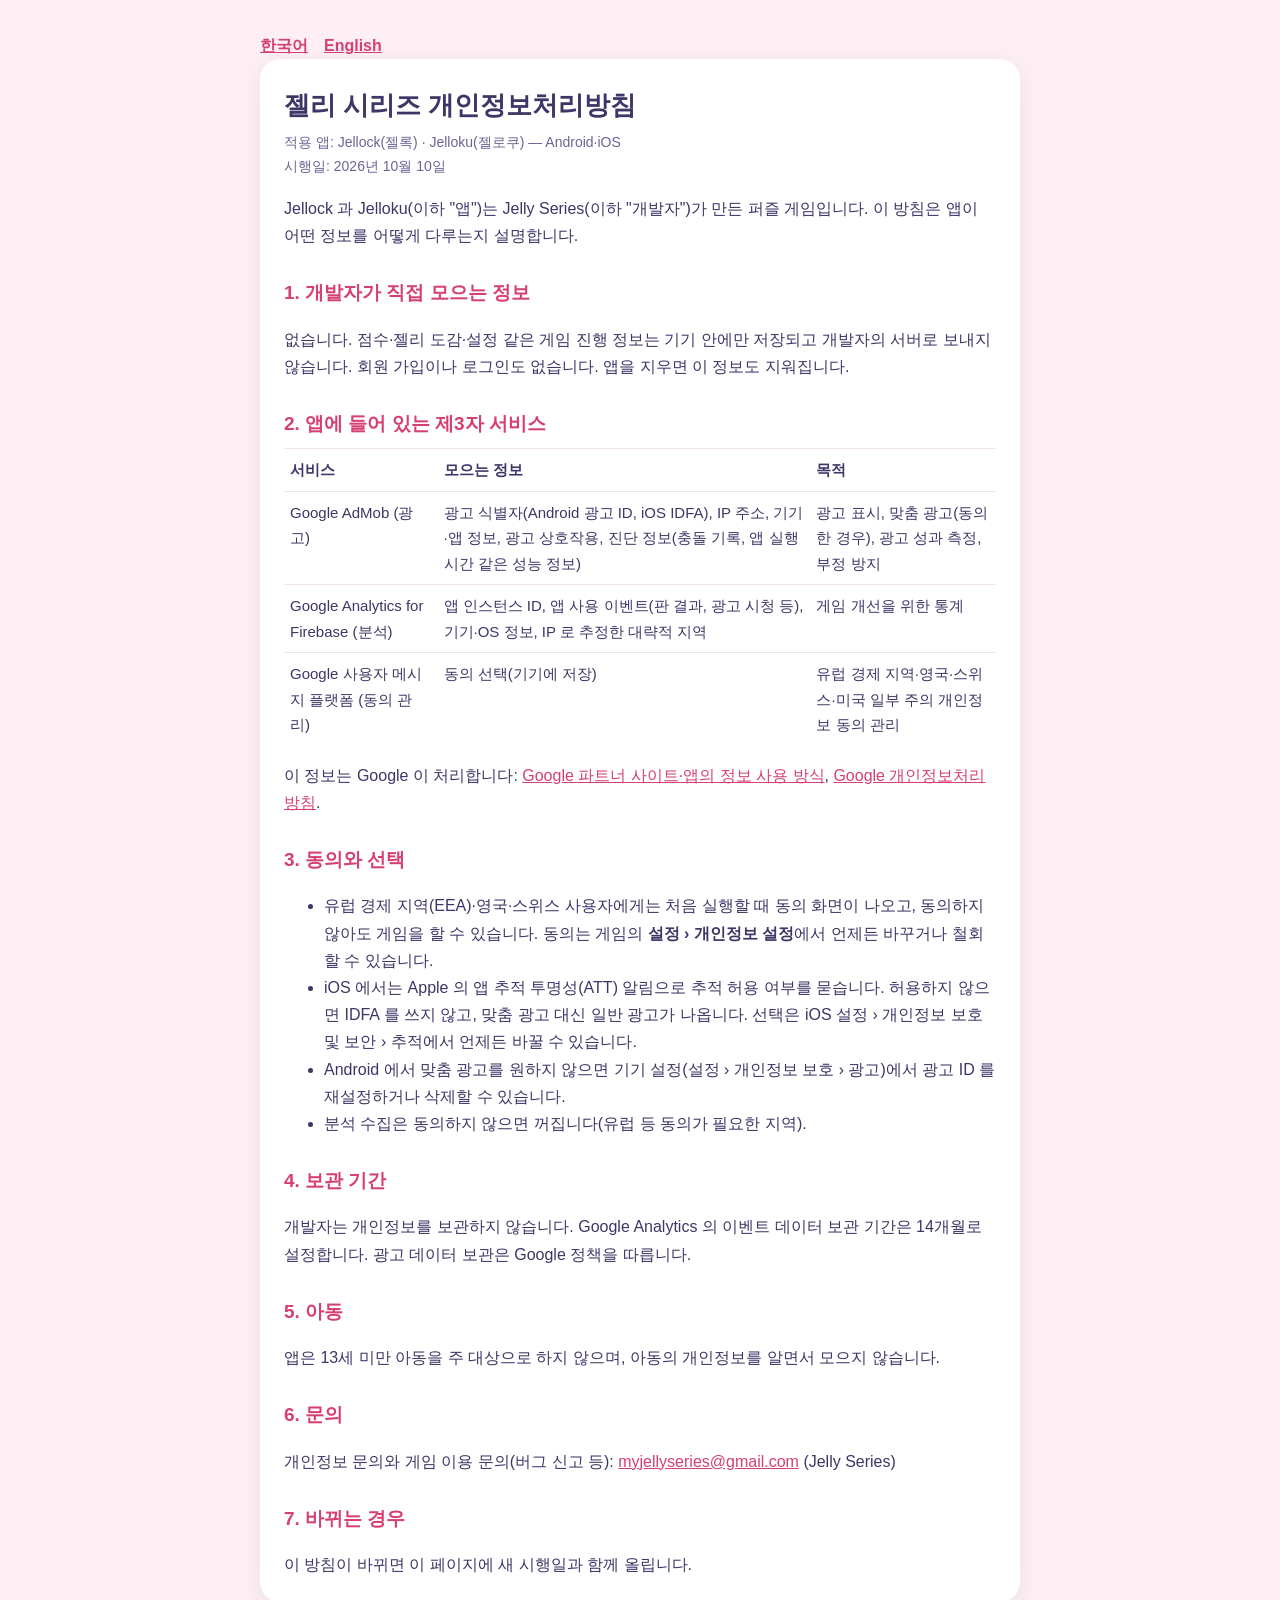
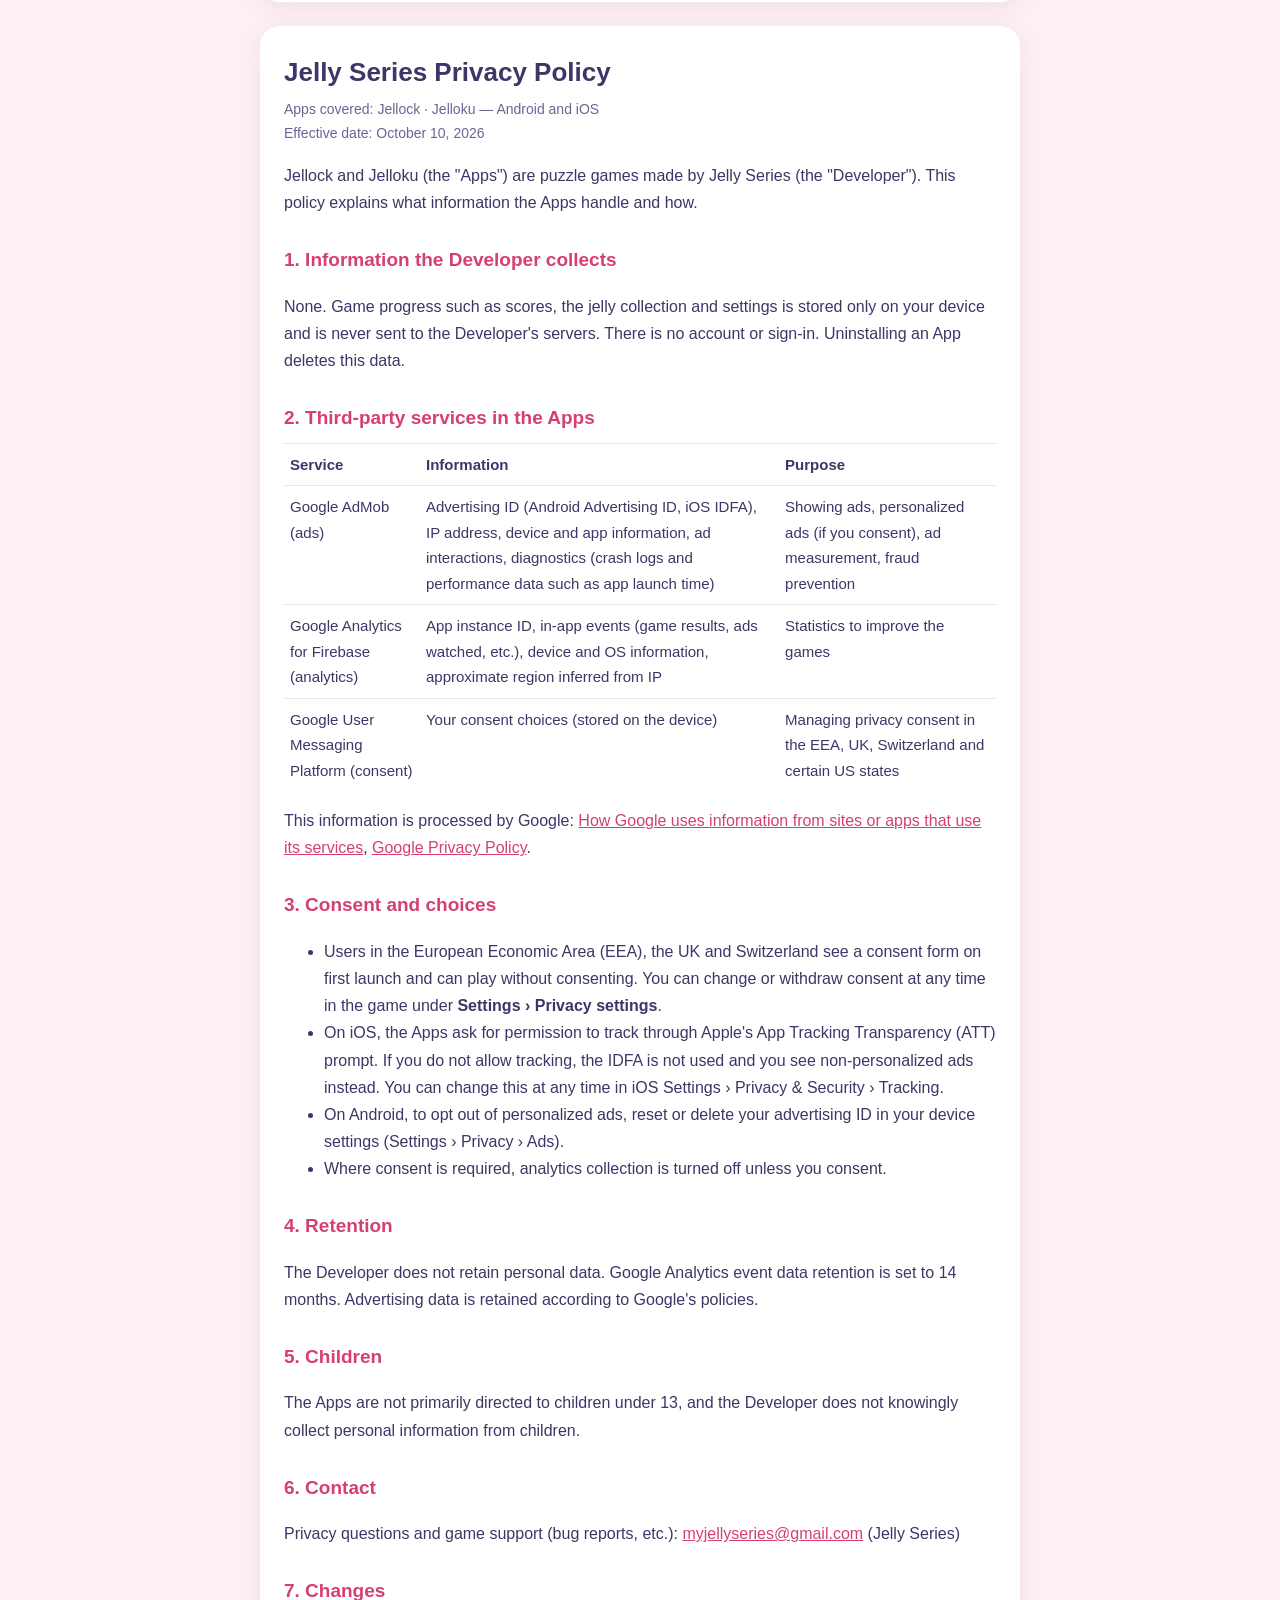
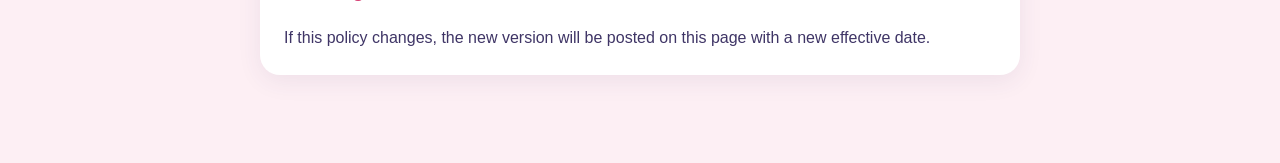
==== index.html @ 4d90e421 "Jelly Series 개인정보처리방침·문의 (Jellock, Jelloku)" ====
<!doctype html>
<html lang="ko">
<head>
<meta charset="utf-8">
<meta name="viewport" content="width=device-width, initial-scale=1">
<title>Jelly Series Privacy Policy · 젤리 시리즈 개인정보처리방침</title>
<style>
  :root { --ink: #3F3566; --sub: #6E6394; --accent: #D63F74; --bg: #FDEFF4; --card: #ffffff; }
  body { margin: 0; background: var(--bg); color: var(--ink); font: 16px/1.7 -apple-system, BlinkMacSystemFont, "Segoe UI", "Apple SD Gothic Neo", "Noto Sans KR", sans-serif; }
  main { max-width: 760px; margin: 0 auto; padding: 32px 16px 64px; }
  .card { background: var(--card); border-radius: 20px; padding: 24px 24px 8px; margin: 0 0 24px; box-shadow: 0 6px 24px rgba(63,53,102,.08); }
  h1 { font-size: 26px; margin: 0 0 4px; }
  h2 { font-size: 19px; margin: 28px 0 8px; color: var(--accent); }
  p, li { color: var(--ink); }
  .meta { color: var(--sub); font-size: 14px; margin: 0 0 16px; }
  nav a { color: var(--accent); margin-right: 16px; font-weight: 600; }
  a { color: var(--accent); }
  table { border-collapse: collapse; width: 100%; font-size: 15px; }
  th, td { text-align: left; vertical-align: top; border-top: 1px solid #F1E3EA; padding: 8px 6px; }
</style>
</head>
<body>
<main>
<nav><a href="#ko">한국어</a><a href="#en">English</a></nav>

<section class="card" id="ko">
<h1>젤리 시리즈 개인정보처리방침</h1>
<p class="meta">적용 앱: Jellock(젤록) · Jelloku(젤로쿠) — Android·iOS<br>시행일: 2026년 10월 10일</p>

<p>Jellock 과 Jelloku(이하 "앱")는 Jelly Series(이하 "개발자")가 만든 퍼즐 게임입니다. 이 방침은 앱이 어떤 정보를 어떻게 다루는지 설명합니다.</p>

<h2>1. 개발자가 직접 모으는 정보</h2>
<p>없습니다. 점수·젤리 도감·설정 같은 게임 진행 정보는 기기 안에만 저장되고 개발자의 서버로 보내지 않습니다. 회원 가입이나 로그인도 없습니다. 앱을 지우면 이 정보도 지워집니다.</p>

<h2>2. 앱에 들어 있는 제3자 서비스</h2>
<table>
<tr><th>서비스</th><th>모으는 정보</th><th>목적</th></tr>
<tr><td>Google AdMob (광고)</td><td>광고 식별자(Android 광고 ID, iOS IDFA), IP 주소, 기기·앱 정보, 광고 상호작용, 진단 정보(충돌 기록, 앱 실행 시간 같은 성능 정보)</td><td>광고 표시, 맞춤 광고(동의한 경우), 광고 성과 측정, 부정 방지</td></tr>
<tr><td>Google Analytics for Firebase (분석)</td><td>앱 인스턴스 ID, 앱 사용 이벤트(판 결과, 광고 시청 등), 기기·OS 정보, IP 로 추정한 대략적 지역</td><td>게임 개선을 위한 통계</td></tr>
<tr><td>Google 사용자 메시지 플랫폼 (동의 관리)</td><td>동의 선택(기기에 저장)</td><td>유럽 경제 지역·영국·스위스·미국 일부 주의 개인정보 동의 관리</td></tr>
</table>
<p>이 정보는 Google 이 처리합니다: <a href="https://policies.google.com/technologies/partner-sites">Google 파트너 사이트·앱의 정보 사용 방식</a>, <a href="https://policies.google.com/privacy">Google 개인정보처리방침</a>.</p>

<h2>3. 동의와 선택</h2>
<ul>
<li>유럽 경제 지역(EEA)·영국·스위스 사용자에게는 처음 실행할 때 동의 화면이 나오고, 동의하지 않아도 게임을 할 수 있습니다. 동의는 게임의 <b>설정 › 개인정보 설정</b>에서 언제든 바꾸거나 철회할 수 있습니다.</li>
<li>iOS 에서는 Apple 의 앱 추적 투명성(ATT) 알림으로 추적 허용 여부를 묻습니다. 허용하지 않으면 IDFA 를 쓰지 않고, 맞춤 광고 대신 일반 광고가 나옵니다. 선택은 iOS 설정 › 개인정보 보호 및 보안 › 추적에서 언제든 바꿀 수 있습니다.</li>
<li>Android 에서 맞춤 광고를 원하지 않으면 기기 설정(설정 › 개인정보 보호 › 광고)에서 광고 ID 를 재설정하거나 삭제할 수 있습니다.</li>
<li>분석 수집은 동의하지 않으면 꺼집니다(유럽 등 동의가 필요한 지역).</li>
</ul>

<h2>4. 보관 기간</h2>
<p>개발자는 개인정보를 보관하지 않습니다. Google Analytics 의 이벤트 데이터 보관 기간은 14개월로 설정합니다. 광고 데이터 보관은 Google 정책을 따릅니다.</p>

<h2>5. 아동</h2>
<p>앱은 13세 미만 아동을 주 대상으로 하지 않으며, 아동의 개인정보를 알면서 모으지 않습니다.</p>

<h2>6. 문의</h2>
<p>개인정보 문의와 게임 이용 문의(버그 신고 등): <a href="mailto:myjellyseries@gmail.com">myjellyseries@gmail.com</a> (Jelly Series)</p>

<h2>7. 바뀌는 경우</h2>
<p>이 방침이 바뀌면 이 페이지에 새 시행일과 함께 올립니다.</p>
</section>

<section class="card" id="en">
<h1>Jelly Series Privacy Policy</h1>
<p class="meta">Apps covered: Jellock · Jelloku — Android and iOS<br>Effective date: October 10, 2026</p>

<p>Jellock and Jelloku (the "Apps") are puzzle games made by Jelly Series (the "Developer"). This policy explains what information the Apps handle and how.</p>

<h2>1. Information the Developer collects</h2>
<p>None. Game progress such as scores, the jelly collection and settings is stored only on your device and is never sent to the Developer's servers. There is no account or sign-in. Uninstalling an App deletes this data.</p>

<h2>2. Third-party services in the Apps</h2>
<table>
<tr><th>Service</th><th>Information</th><th>Purpose</th></tr>
<tr><td>Google AdMob (ads)</td><td>Advertising ID (Android Advertising ID, iOS IDFA), IP address, device and app information, ad interactions, diagnostics (crash logs and performance data such as app launch time)</td><td>Showing ads, personalized ads (if you consent), ad measurement, fraud prevention</td></tr>
<tr><td>Google Analytics for Firebase (analytics)</td><td>App instance ID, in-app events (game results, ads watched, etc.), device and OS information, approximate region inferred from IP</td><td>Statistics to improve the games</td></tr>
<tr><td>Google User Messaging Platform (consent)</td><td>Your consent choices (stored on the device)</td><td>Managing privacy consent in the EEA, UK, Switzerland and certain US states</td></tr>
</table>
<p>This information is processed by Google: <a href="https://policies.google.com/technologies/partner-sites">How Google uses information from sites or apps that use its services</a>, <a href="https://policies.google.com/privacy">Google Privacy Policy</a>.</p>

<h2>3. Consent and choices</h2>
<ul>
<li>Users in the European Economic Area (EEA), the UK and Switzerland see a consent form on first launch and can play without consenting. You can change or withdraw consent at any time in the game under <b>Settings › Privacy settings</b>.</li>
<li>On iOS, the Apps ask for permission to track through Apple's App Tracking Transparency (ATT) prompt. If you do not allow tracking, the IDFA is not used and you see non-personalized ads instead. You can change this at any time in iOS Settings › Privacy &amp; Security › Tracking.</li>
<li>On Android, to opt out of personalized ads, reset or delete your advertising ID in your device settings (Settings › Privacy › Ads).</li>
<li>Where consent is required, analytics collection is turned off unless you consent.</li>
</ul>

<h2>4. Retention</h2>
<p>The Developer does not retain personal data. Google Analytics event data retention is set to 14 months. Advertising data is retained according to Google's policies.</p>

<h2>5. Children</h2>
<p>The Apps are not primarily directed to children under 13, and the Developer does not knowingly collect personal information from children.</p>

<h2>6. Contact</h2>
<p>Privacy questions and game support (bug reports, etc.): <a href="mailto:myjellyseries@gmail.com">myjellyseries@gmail.com</a> (Jelly Series)</p>

<h2>7. Changes</h2>
<p>If this policy changes, the new version will be posted on this page with a new effective date.</p>
</section>
</main>
</body>
</html>
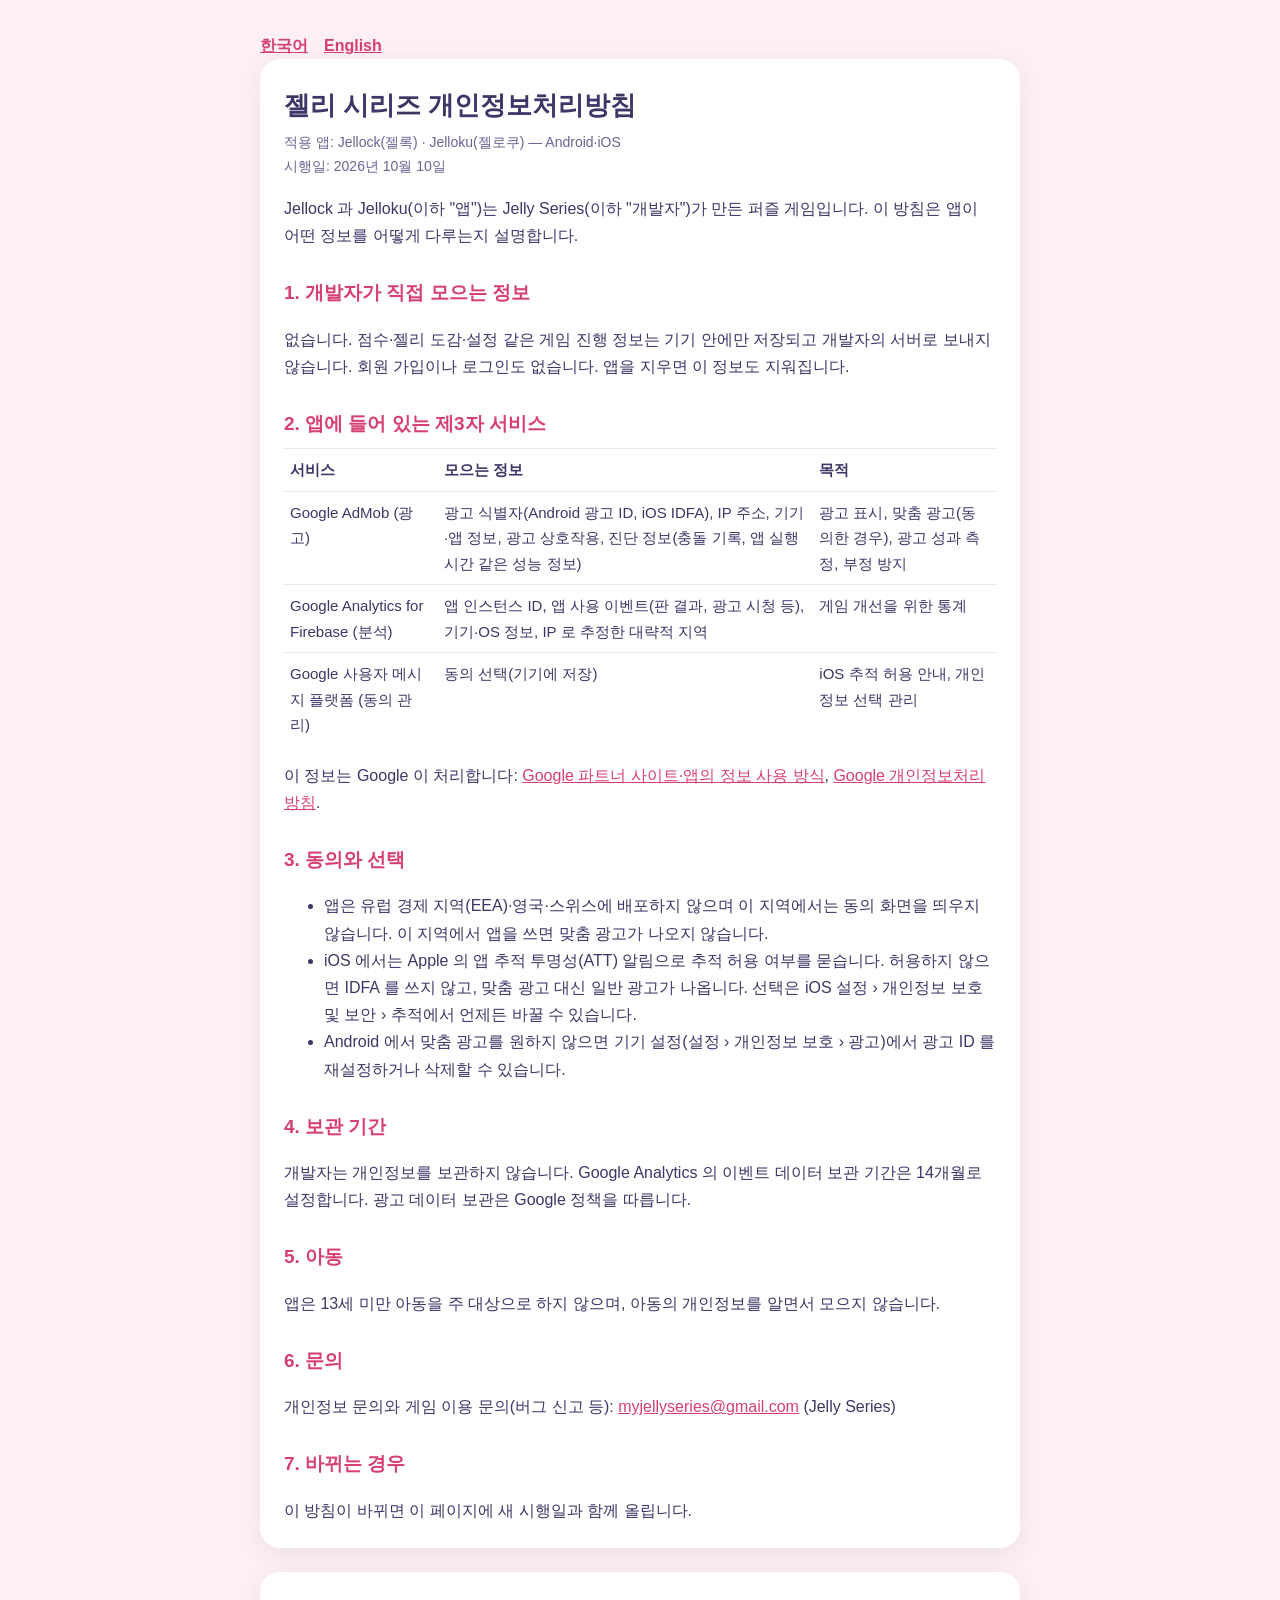
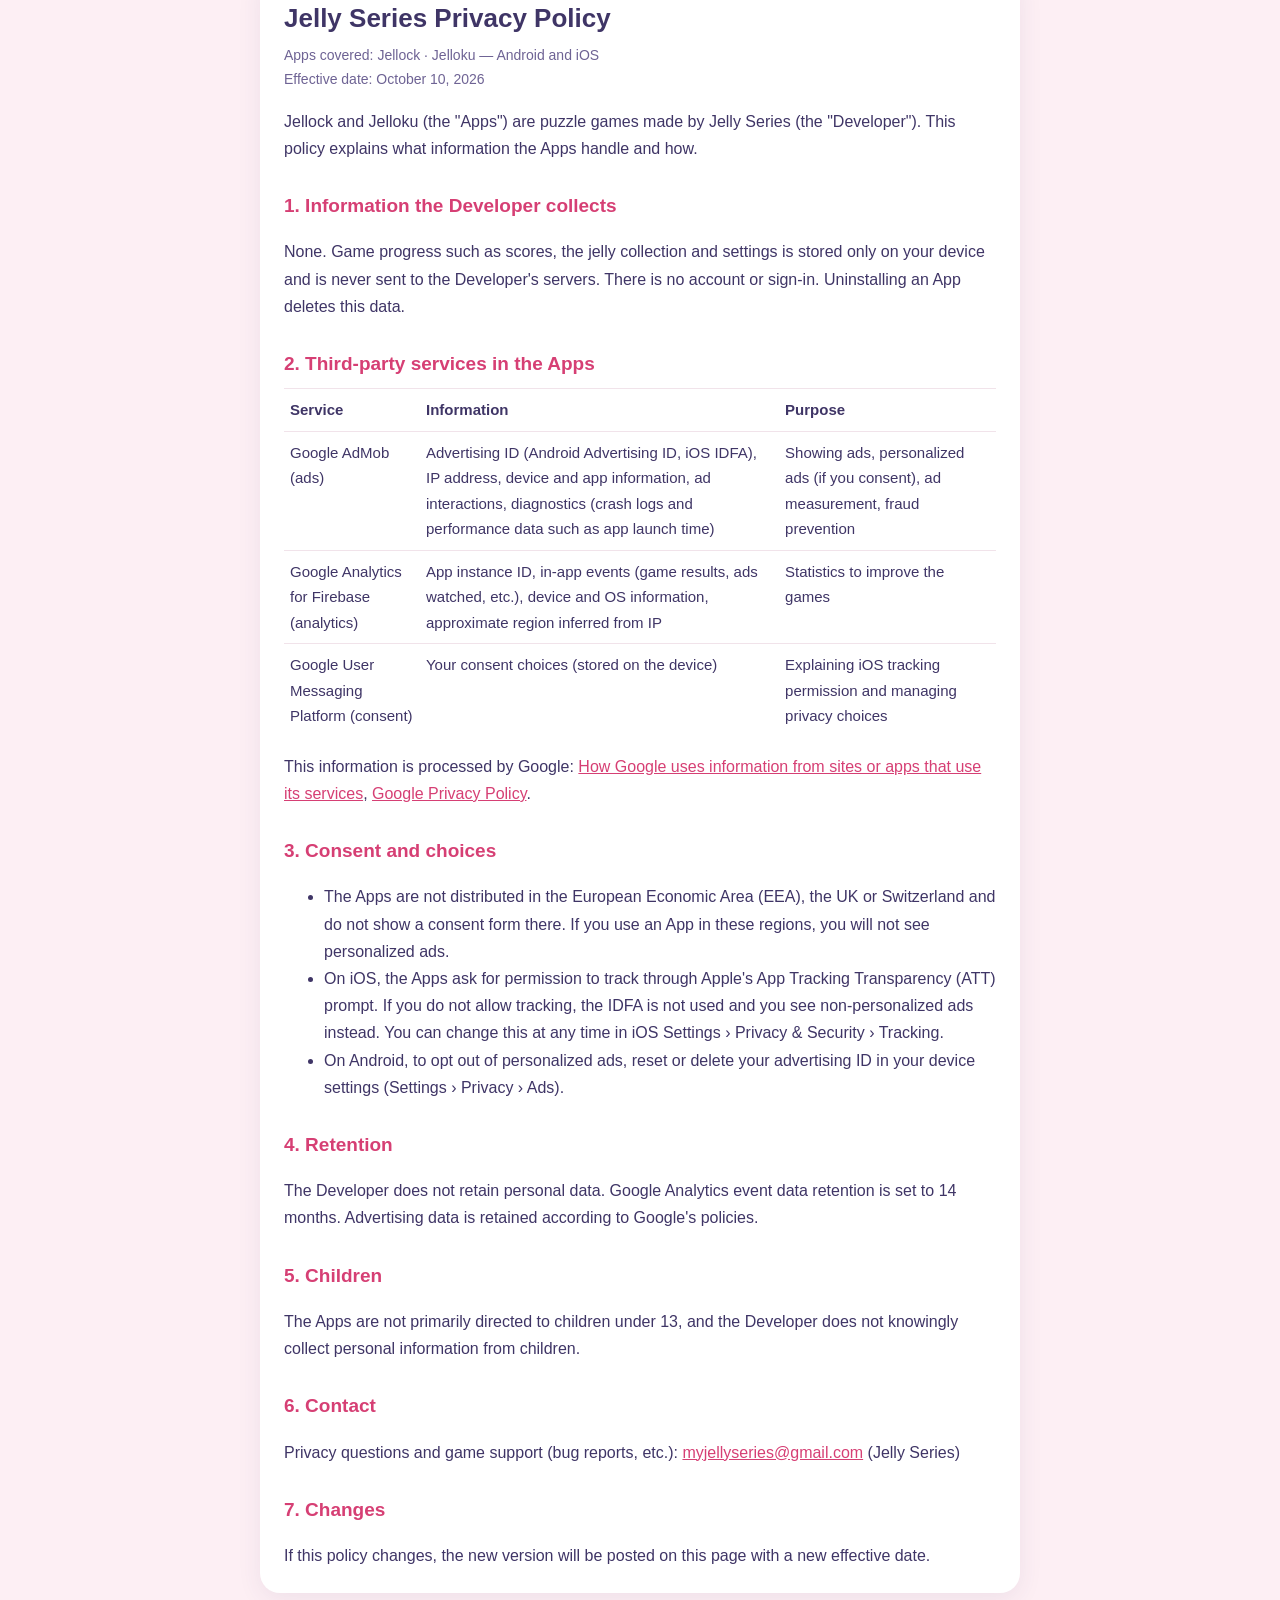
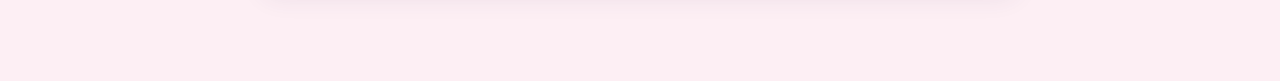
==== commit 6fbff2d0: "유럽 동의 화면 문구 정리(유럽 배포 안 함)" ====
--- a/index.html
+++ b/index.html
@@ -37,16 +37,15 @@
 <tr><th>서비스</th><th>모으는 정보</th><th>목적</th></tr>
 <tr><td>Google AdMob (광고)</td><td>광고 식별자(Android 광고 ID, iOS IDFA), IP 주소, 기기·앱 정보, 광고 상호작용, 진단 정보(충돌 기록, 앱 실행 시간 같은 성능 정보)</td><td>광고 표시, 맞춤 광고(동의한 경우), 광고 성과 측정, 부정 방지</td></tr>
 <tr><td>Google Analytics for Firebase (분석)</td><td>앱 인스턴스 ID, 앱 사용 이벤트(판 결과, 광고 시청 등), 기기·OS 정보, IP 로 추정한 대략적 지역</td><td>게임 개선을 위한 통계</td></tr>
-<tr><td>Google 사용자 메시지 플랫폼 (동의 관리)</td><td>동의 선택(기기에 저장)</td><td>유럽 경제 지역·영국·스위스·미국 일부 주의 개인정보 동의 관리</td></tr>
+<tr><td>Google 사용자 메시지 플랫폼 (동의 관리)</td><td>동의 선택(기기에 저장)</td><td>iOS 추적 허용 안내, 개인정보 선택 관리</td></tr>
 </table>
 <p>이 정보는 Google 이 처리합니다: <a href="https://policies.google.com/technologies/partner-sites">Google 파트너 사이트·앱의 정보 사용 방식</a>, <a href="https://policies.google.com/privacy">Google 개인정보처리방침</a>.</p>
 
 <h2>3. 동의와 선택</h2>
 <ul>
-<li>유럽 경제 지역(EEA)·영국·스위스 사용자에게는 처음 실행할 때 동의 화면이 나오고, 동의하지 않아도 게임을 할 수 있습니다. 동의는 게임의 <b>설정 › 개인정보 설정</b>에서 언제든 바꾸거나 철회할 수 있습니다.</li>
+<li>앱은 유럽 경제 지역(EEA)·영국·스위스에 배포하지 않으며 이 지역에서는 동의 화면을 띄우지 않습니다. 이 지역에서 앱을 쓰면 맞춤 광고가 나오지 않습니다.</li>
 <li>iOS 에서는 Apple 의 앱 추적 투명성(ATT) 알림으로 추적 허용 여부를 묻습니다. 허용하지 않으면 IDFA 를 쓰지 않고, 맞춤 광고 대신 일반 광고가 나옵니다. 선택은 iOS 설정 › 개인정보 보호 및 보안 › 추적에서 언제든 바꿀 수 있습니다.</li>
 <li>Android 에서 맞춤 광고를 원하지 않으면 기기 설정(설정 › 개인정보 보호 › 광고)에서 광고 ID 를 재설정하거나 삭제할 수 있습니다.</li>
-<li>분석 수집은 동의하지 않으면 꺼집니다(유럽 등 동의가 필요한 지역).</li>
 </ul>
 
 <h2>4. 보관 기간</h2>
@@ -76,16 +75,15 @@
 <tr><th>Service</th><th>Information</th><th>Purpose</th></tr>
 <tr><td>Google AdMob (ads)</td><td>Advertising ID (Android Advertising ID, iOS IDFA), IP address, device and app information, ad interactions, diagnostics (crash logs and performance data such as app launch time)</td><td>Showing ads, personalized ads (if you consent), ad measurement, fraud prevention</td></tr>
 <tr><td>Google Analytics for Firebase (analytics)</td><td>App instance ID, in-app events (game results, ads watched, etc.), device and OS information, approximate region inferred from IP</td><td>Statistics to improve the games</td></tr>
-<tr><td>Google User Messaging Platform (consent)</td><td>Your consent choices (stored on the device)</td><td>Managing privacy consent in the EEA, UK, Switzerland and certain US states</td></tr>
+<tr><td>Google User Messaging Platform (consent)</td><td>Your consent choices (stored on the device)</td><td>Explaining iOS tracking permission and managing privacy choices</td></tr>
 </table>
 <p>This information is processed by Google: <a href="https://policies.google.com/technologies/partner-sites">How Google uses information from sites or apps that use its services</a>, <a href="https://policies.google.com/privacy">Google Privacy Policy</a>.</p>
 
 <h2>3. Consent and choices</h2>
 <ul>
-<li>Users in the European Economic Area (EEA), the UK and Switzerland see a consent form on first launch and can play without consenting. You can change or withdraw consent at any time in the game under <b>Settings › Privacy settings</b>.</li>
+<li>The Apps are not distributed in the European Economic Area (EEA), the UK or Switzerland and do not show a consent form there. If you use an App in these regions, you will not see personalized ads.</li>
 <li>On iOS, the Apps ask for permission to track through Apple's App Tracking Transparency (ATT) prompt. If you do not allow tracking, the IDFA is not used and you see non-personalized ads instead. You can change this at any time in iOS Settings › Privacy &amp; Security › Tracking.</li>
 <li>On Android, to opt out of personalized ads, reset or delete your advertising ID in your device settings (Settings › Privacy › Ads).</li>
-<li>Where consent is required, analytics collection is turned off unless you consent.</li>
 </ul>
 
 <h2>4. Retention</h2>
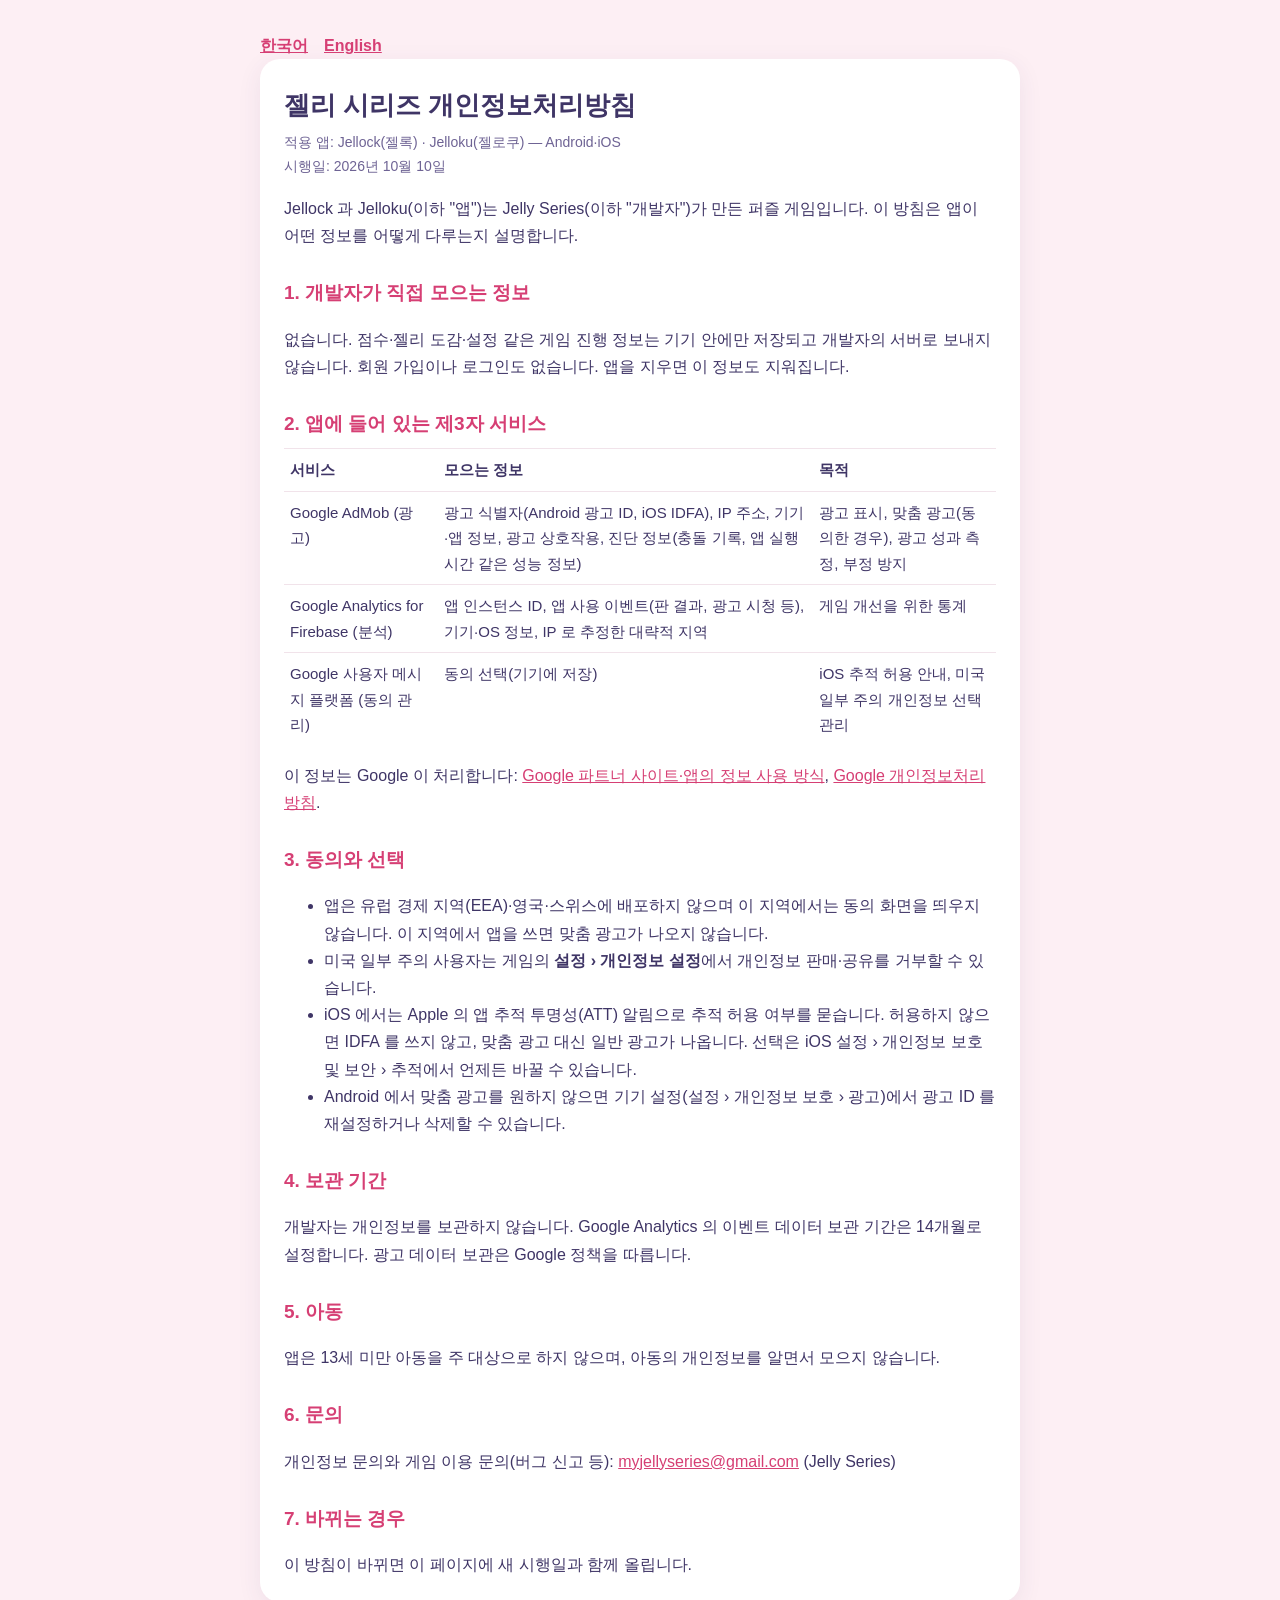
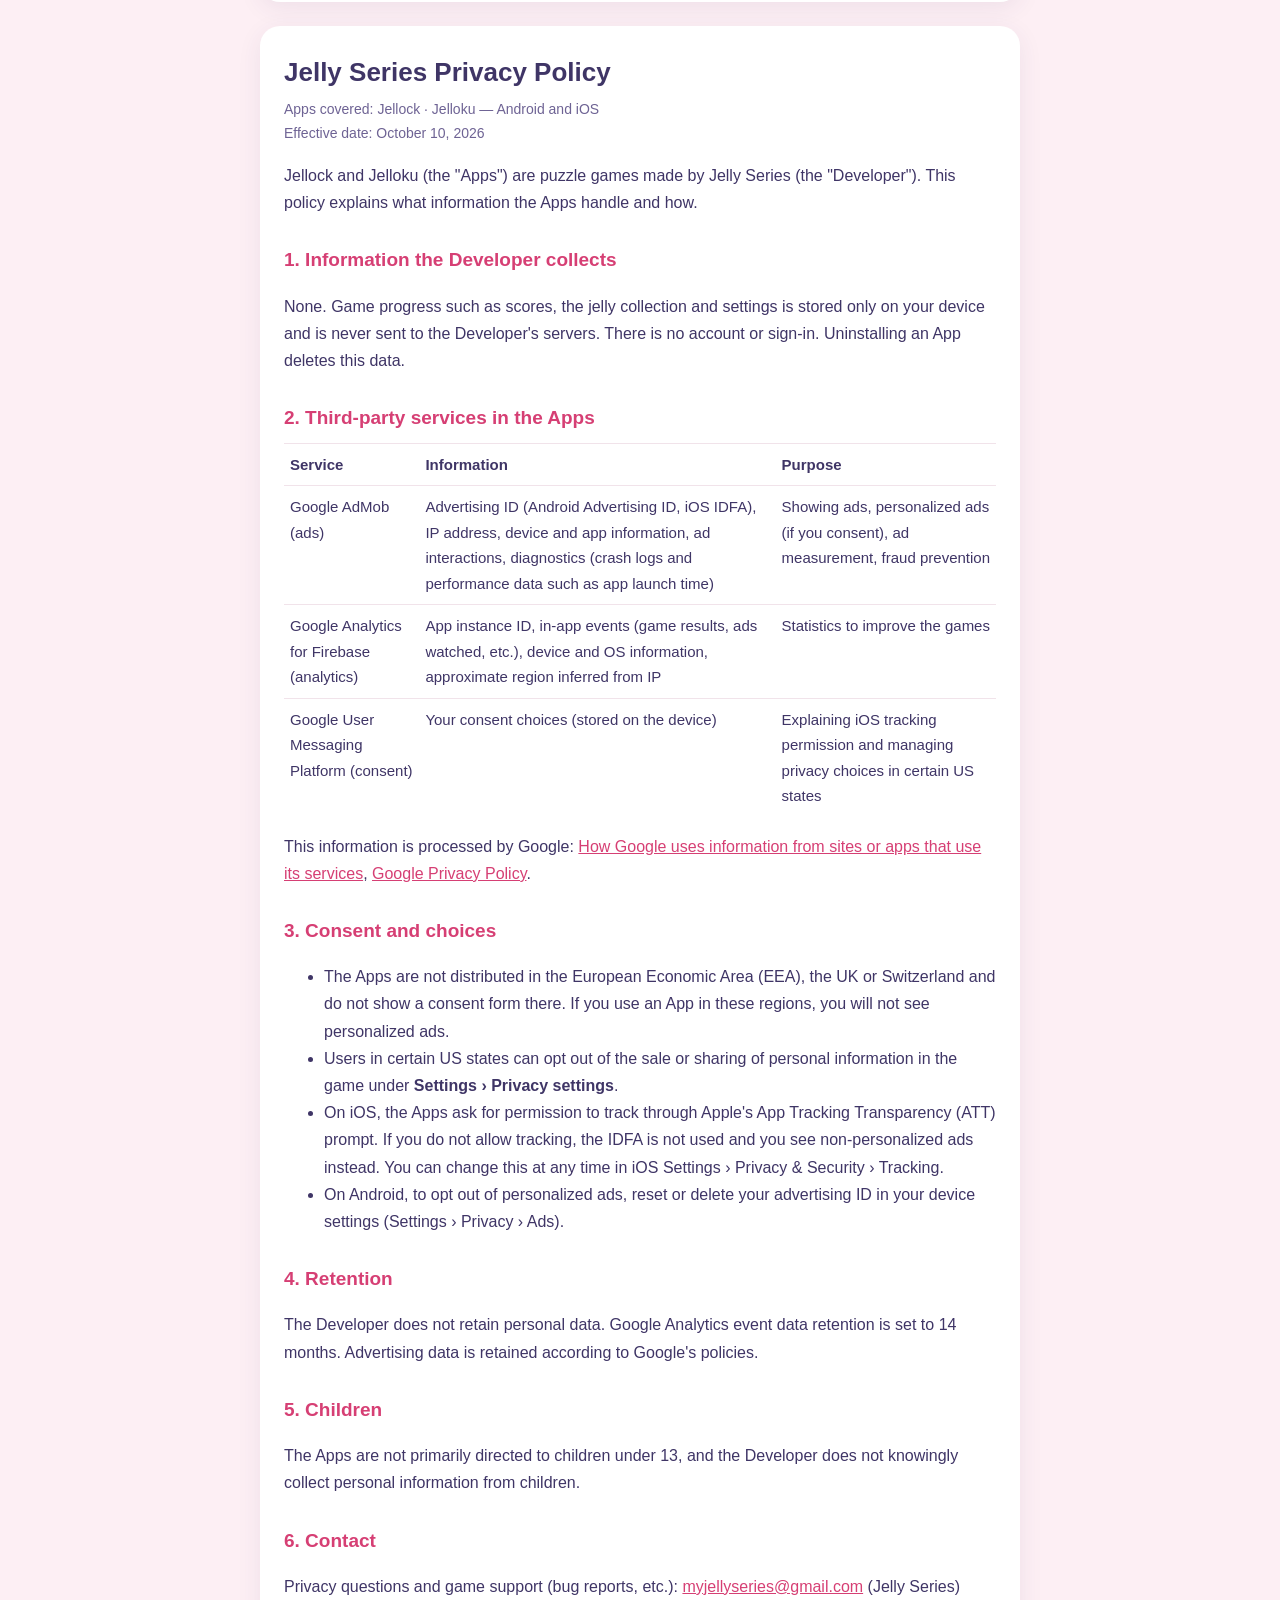
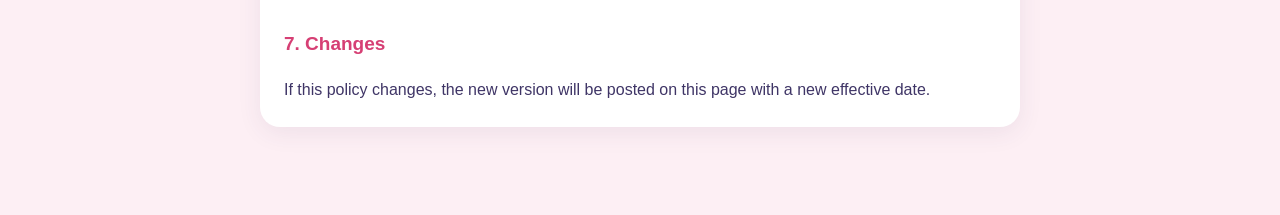
==== commit 41bb6083: "미국 일부 주의 개인정보 판매·공유 거부 안내" ====
--- a/index.html
+++ b/index.html
@@ -37,13 +37,14 @@
 <tr><th>서비스</th><th>모으는 정보</th><th>목적</th></tr>
 <tr><td>Google AdMob (광고)</td><td>광고 식별자(Android 광고 ID, iOS IDFA), IP 주소, 기기·앱 정보, 광고 상호작용, 진단 정보(충돌 기록, 앱 실행 시간 같은 성능 정보)</td><td>광고 표시, 맞춤 광고(동의한 경우), 광고 성과 측정, 부정 방지</td></tr>
 <tr><td>Google Analytics for Firebase (분석)</td><td>앱 인스턴스 ID, 앱 사용 이벤트(판 결과, 광고 시청 등), 기기·OS 정보, IP 로 추정한 대략적 지역</td><td>게임 개선을 위한 통계</td></tr>
-<tr><td>Google 사용자 메시지 플랫폼 (동의 관리)</td><td>동의 선택(기기에 저장)</td><td>iOS 추적 허용 안내, 개인정보 선택 관리</td></tr>
+<tr><td>Google 사용자 메시지 플랫폼 (동의 관리)</td><td>동의 선택(기기에 저장)</td><td>iOS 추적 허용 안내, 미국 일부 주의 개인정보 선택 관리</td></tr>
 </table>
 <p>이 정보는 Google 이 처리합니다: <a href="https://policies.google.com/technologies/partner-sites">Google 파트너 사이트·앱의 정보 사용 방식</a>, <a href="https://policies.google.com/privacy">Google 개인정보처리방침</a>.</p>
 
 <h2>3. 동의와 선택</h2>
 <ul>
 <li>앱은 유럽 경제 지역(EEA)·영국·스위스에 배포하지 않으며 이 지역에서는 동의 화면을 띄우지 않습니다. 이 지역에서 앱을 쓰면 맞춤 광고가 나오지 않습니다.</li>
+<li>미국 일부 주의 사용자는 게임의 <b>설정 › 개인정보 설정</b>에서 개인정보 판매·공유를 거부할 수 있습니다.</li>
 <li>iOS 에서는 Apple 의 앱 추적 투명성(ATT) 알림으로 추적 허용 여부를 묻습니다. 허용하지 않으면 IDFA 를 쓰지 않고, 맞춤 광고 대신 일반 광고가 나옵니다. 선택은 iOS 설정 › 개인정보 보호 및 보안 › 추적에서 언제든 바꿀 수 있습니다.</li>
 <li>Android 에서 맞춤 광고를 원하지 않으면 기기 설정(설정 › 개인정보 보호 › 광고)에서 광고 ID 를 재설정하거나 삭제할 수 있습니다.</li>
 </ul>
@@ -75,13 +76,14 @@
 <tr><th>Service</th><th>Information</th><th>Purpose</th></tr>
 <tr><td>Google AdMob (ads)</td><td>Advertising ID (Android Advertising ID, iOS IDFA), IP address, device and app information, ad interactions, diagnostics (crash logs and performance data such as app launch time)</td><td>Showing ads, personalized ads (if you consent), ad measurement, fraud prevention</td></tr>
 <tr><td>Google Analytics for Firebase (analytics)</td><td>App instance ID, in-app events (game results, ads watched, etc.), device and OS information, approximate region inferred from IP</td><td>Statistics to improve the games</td></tr>
-<tr><td>Google User Messaging Platform (consent)</td><td>Your consent choices (stored on the device)</td><td>Explaining iOS tracking permission and managing privacy choices</td></tr>
+<tr><td>Google User Messaging Platform (consent)</td><td>Your consent choices (stored on the device)</td><td>Explaining iOS tracking permission and managing privacy choices in certain US states</td></tr>
 </table>
 <p>This information is processed by Google: <a href="https://policies.google.com/technologies/partner-sites">How Google uses information from sites or apps that use its services</a>, <a href="https://policies.google.com/privacy">Google Privacy Policy</a>.</p>
 
 <h2>3. Consent and choices</h2>
 <ul>
 <li>The Apps are not distributed in the European Economic Area (EEA), the UK or Switzerland and do not show a consent form there. If you use an App in these regions, you will not see personalized ads.</li>
+<li>Users in certain US states can opt out of the sale or sharing of personal information in the game under <b>Settings › Privacy settings</b>.</li>
 <li>On iOS, the Apps ask for permission to track through Apple's App Tracking Transparency (ATT) prompt. If you do not allow tracking, the IDFA is not used and you see non-personalized ads instead. You can change this at any time in iOS Settings › Privacy &amp; Security › Tracking.</li>
 <li>On Android, to opt out of personalized ads, reset or delete your advertising ID in your device settings (Settings › Privacy › Ads).</li>
 </ul>
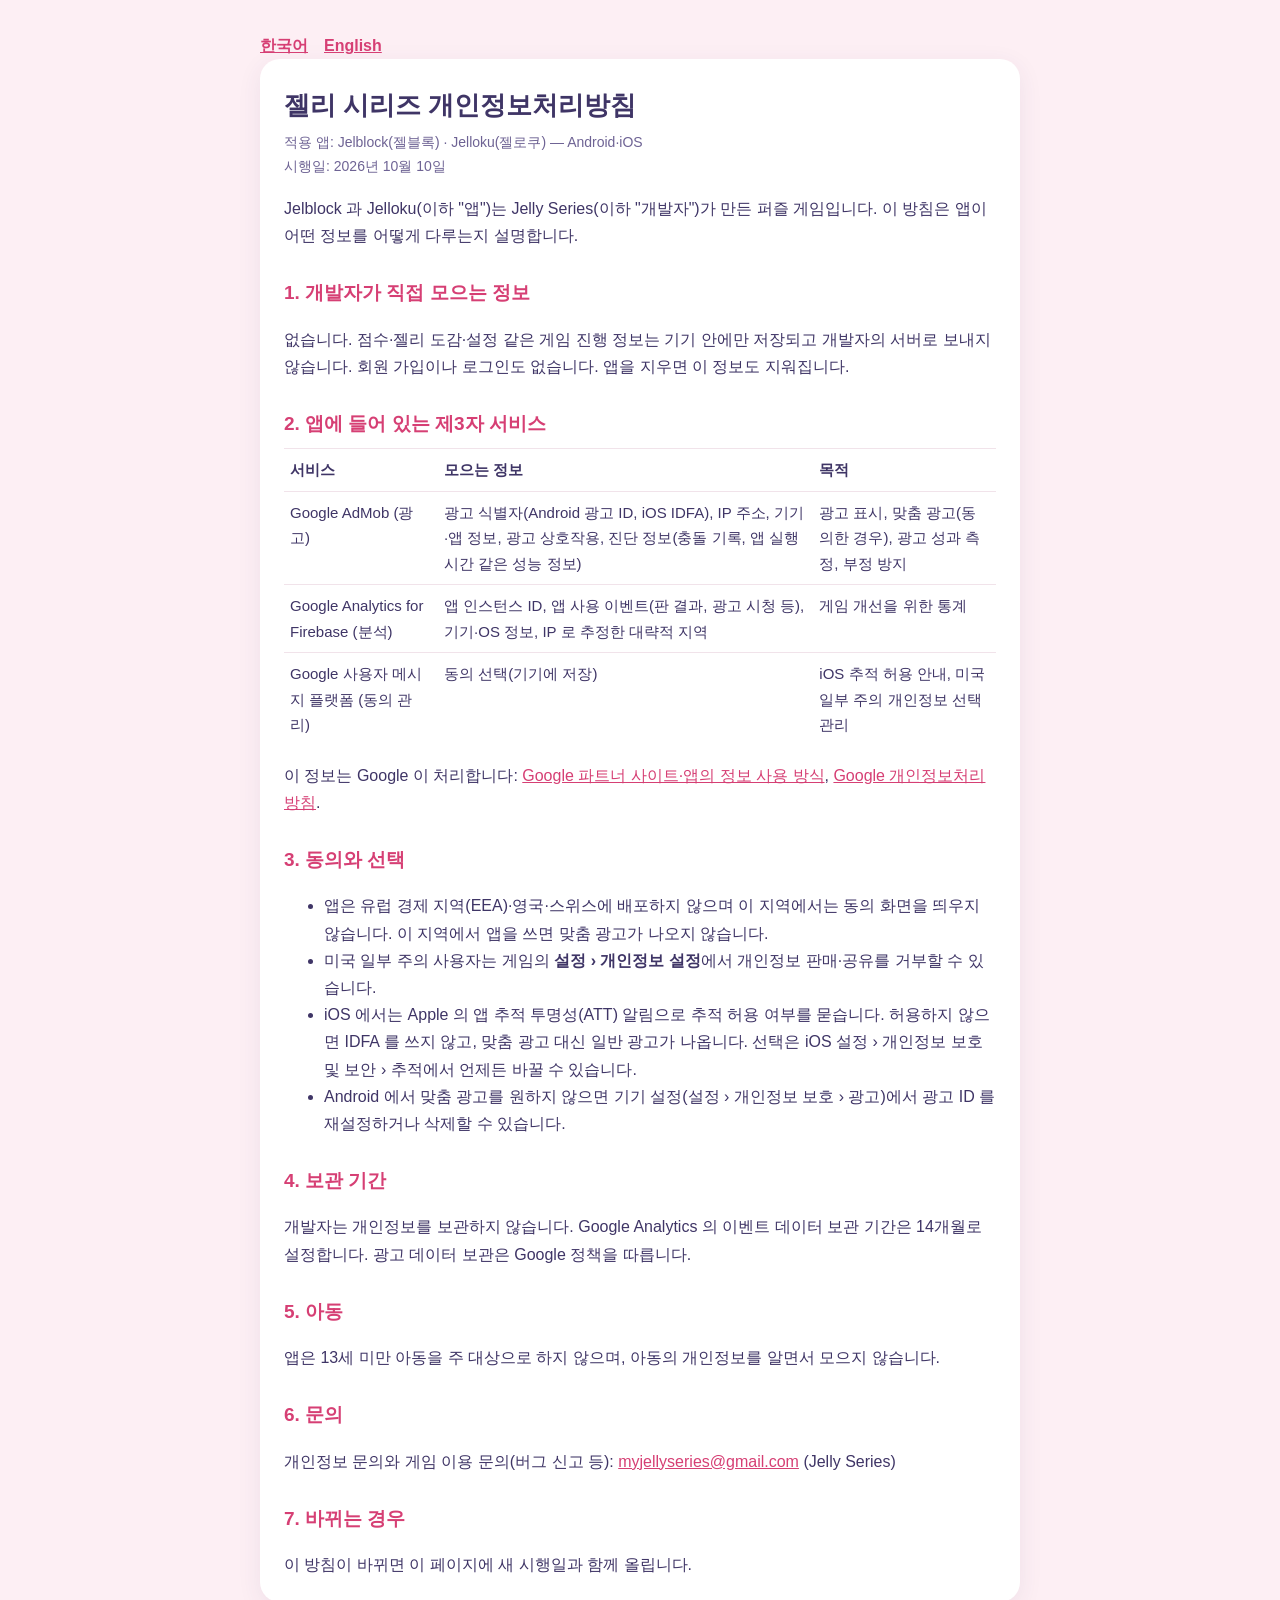
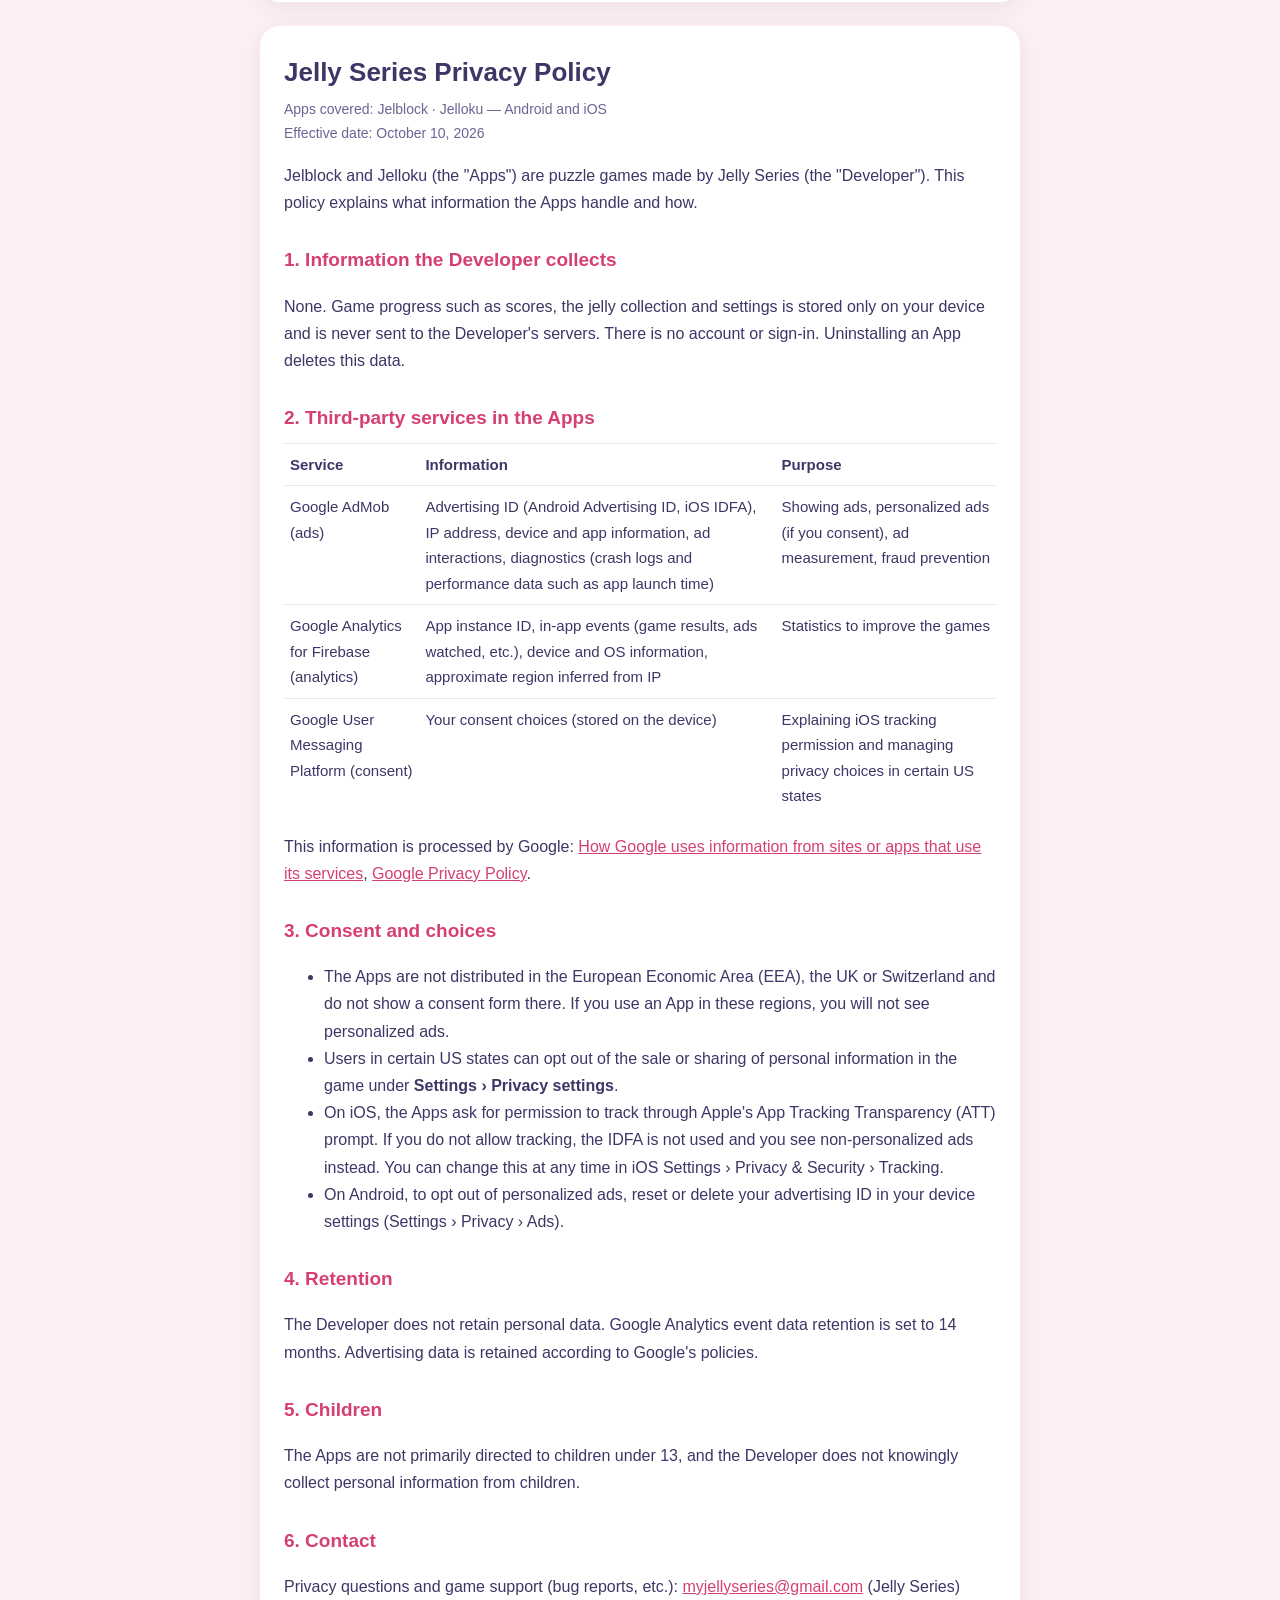
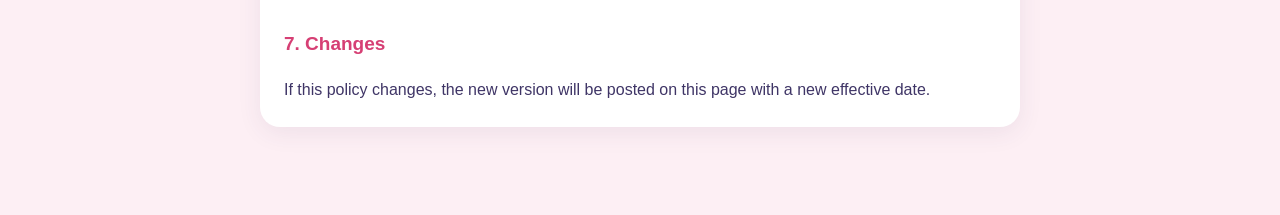
==== commit c5c9cd66: "앱 이름 Jellock → Jelblock(젤블록)" ====
--- a/index.html
+++ b/index.html
@@ -25,9 +25,9 @@
 
 <section class="card" id="ko">
 <h1>젤리 시리즈 개인정보처리방침</h1>
-<p class="meta">적용 앱: Jellock(젤록) · Jelloku(젤로쿠) — Android·iOS<br>시행일: 2026년 10월 10일</p>
+<p class="meta">적용 앱: Jelblock(젤블록) · Jelloku(젤로쿠) — Android·iOS<br>시행일: 2026년 10월 10일</p>
 
-<p>Jellock 과 Jelloku(이하 "앱")는 Jelly Series(이하 "개발자")가 만든 퍼즐 게임입니다. 이 방침은 앱이 어떤 정보를 어떻게 다루는지 설명합니다.</p>
+<p>Jelblock 과 Jelloku(이하 "앱")는 Jelly Series(이하 "개발자")가 만든 퍼즐 게임입니다. 이 방침은 앱이 어떤 정보를 어떻게 다루는지 설명합니다.</p>
 
 <h2>1. 개발자가 직접 모으는 정보</h2>
 <p>없습니다. 점수·젤리 도감·설정 같은 게임 진행 정보는 기기 안에만 저장되고 개발자의 서버로 보내지 않습니다. 회원 가입이나 로그인도 없습니다. 앱을 지우면 이 정보도 지워집니다.</p>
@@ -64,9 +64,9 @@
 
 <section class="card" id="en">
 <h1>Jelly Series Privacy Policy</h1>
-<p class="meta">Apps covered: Jellock · Jelloku — Android and iOS<br>Effective date: October 10, 2026</p>
+<p class="meta">Apps covered: Jelblock · Jelloku — Android and iOS<br>Effective date: October 10, 2026</p>
 
-<p>Jellock and Jelloku (the "Apps") are puzzle games made by Jelly Series (the "Developer"). This policy explains what information the Apps handle and how.</p>
+<p>Jelblock and Jelloku (the "Apps") are puzzle games made by Jelly Series (the "Developer"). This policy explains what information the Apps handle and how.</p>
 
 <h2>1. Information the Developer collects</h2>
 <p>None. Game progress such as scores, the jelly collection and settings is stored only on your device and is never sent to the Developer's servers. There is no account or sign-in. Uninstalling an App deletes this data.</p>
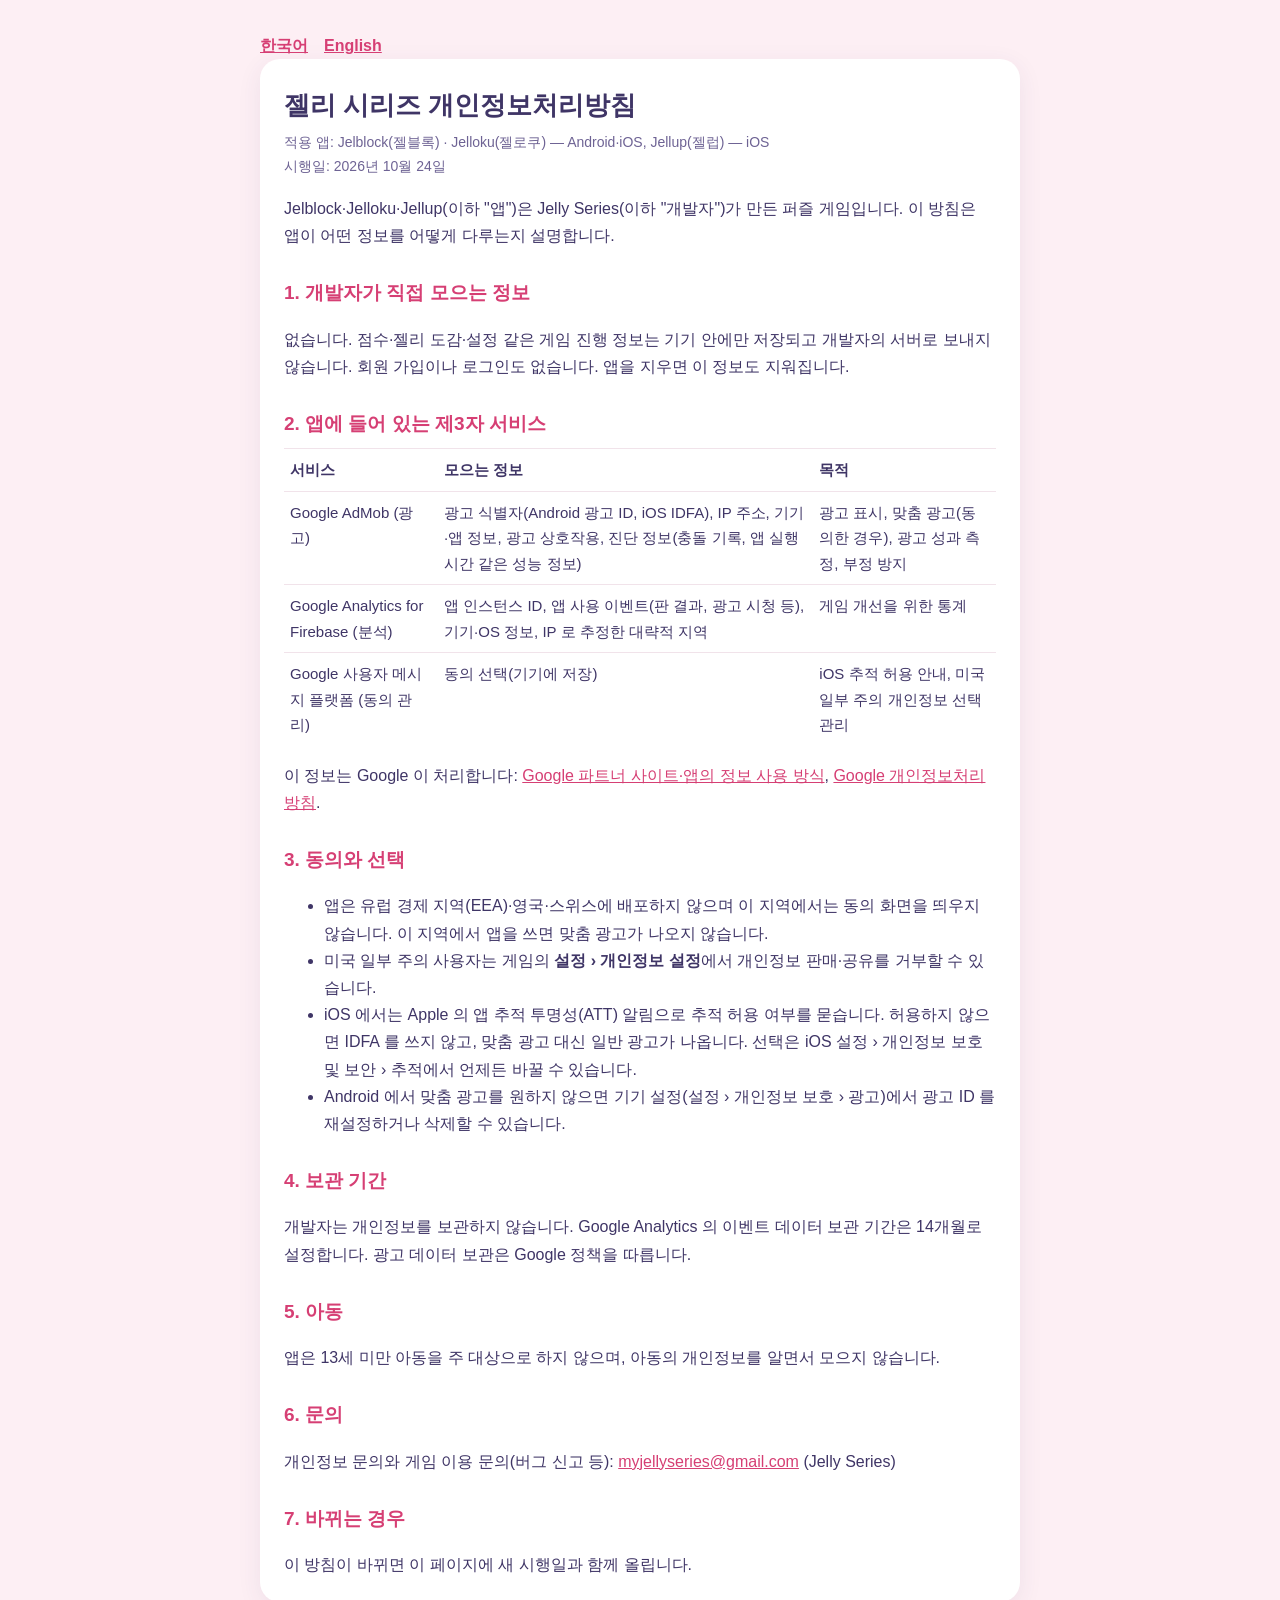
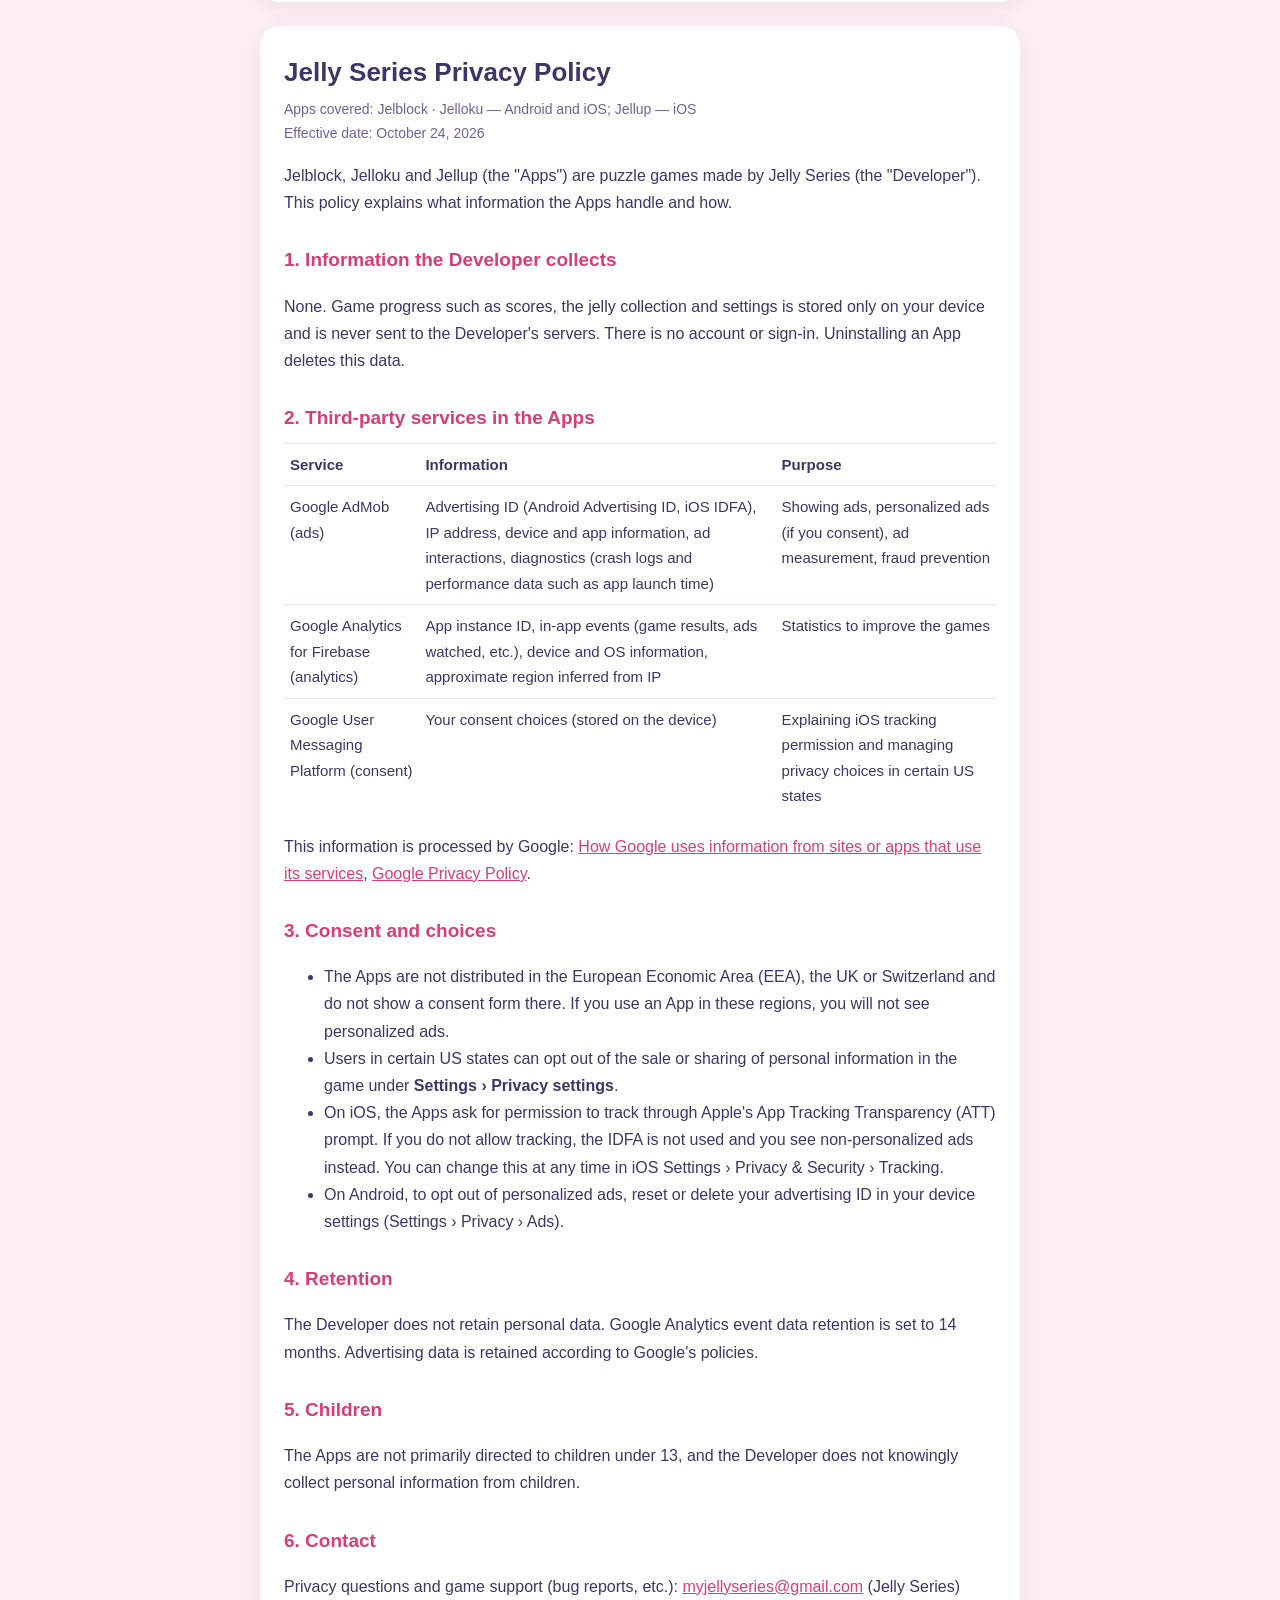
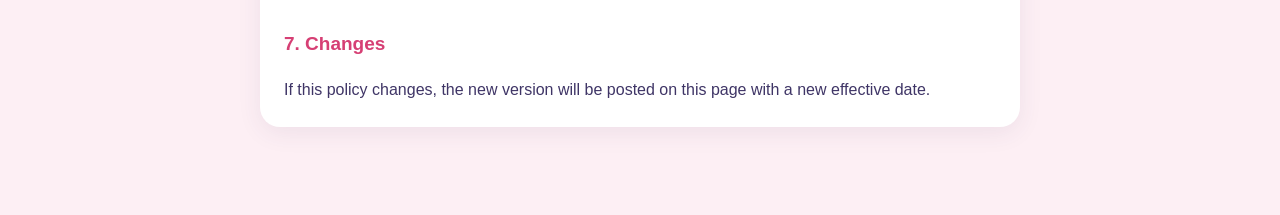
==== commit 5cb02506: "적용 앱에 Jellup(젤럽, iOS) 추가" ====
--- a/index.html
+++ b/index.html
@@ -25,9 +25,9 @@
 
 <section class="card" id="ko">
 <h1>젤리 시리즈 개인정보처리방침</h1>
-<p class="meta">적용 앱: Jelblock(젤블록) · Jelloku(젤로쿠) — Android·iOS<br>시행일: 2026년 10월 10일</p>
+<p class="meta">적용 앱: Jelblock(젤블록) · Jelloku(젤로쿠) — Android·iOS, Jellup(젤럽) — iOS<br>시행일: 2026년 10월 24일</p>
 
-<p>Jelblock 과 Jelloku(이하 "앱")는 Jelly Series(이하 "개발자")가 만든 퍼즐 게임입니다. 이 방침은 앱이 어떤 정보를 어떻게 다루는지 설명합니다.</p>
+<p>Jelblock·Jelloku·Jellup(이하 "앱")은 Jelly Series(이하 "개발자")가 만든 퍼즐 게임입니다. 이 방침은 앱이 어떤 정보를 어떻게 다루는지 설명합니다.</p>
 
 <h2>1. 개발자가 직접 모으는 정보</h2>
 <p>없습니다. 점수·젤리 도감·설정 같은 게임 진행 정보는 기기 안에만 저장되고 개발자의 서버로 보내지 않습니다. 회원 가입이나 로그인도 없습니다. 앱을 지우면 이 정보도 지워집니다.</p>
@@ -64,9 +64,9 @@
 
 <section class="card" id="en">
 <h1>Jelly Series Privacy Policy</h1>
-<p class="meta">Apps covered: Jelblock · Jelloku — Android and iOS<br>Effective date: October 10, 2026</p>
+<p class="meta">Apps covered: Jelblock · Jelloku — Android and iOS; Jellup — iOS<br>Effective date: October 24, 2026</p>
 
-<p>Jelblock and Jelloku (the "Apps") are puzzle games made by Jelly Series (the "Developer"). This policy explains what information the Apps handle and how.</p>
+<p>Jelblock, Jelloku and Jellup (the "Apps") are puzzle games made by Jelly Series (the "Developer"). This policy explains what information the Apps handle and how.</p>
 
 <h2>1. Information the Developer collects</h2>
 <p>None. Game progress such as scores, the jelly collection and settings is stored only on your device and is never sent to the Developer's servers. There is no account or sign-in. Uninstalling an App deletes this data.</p>
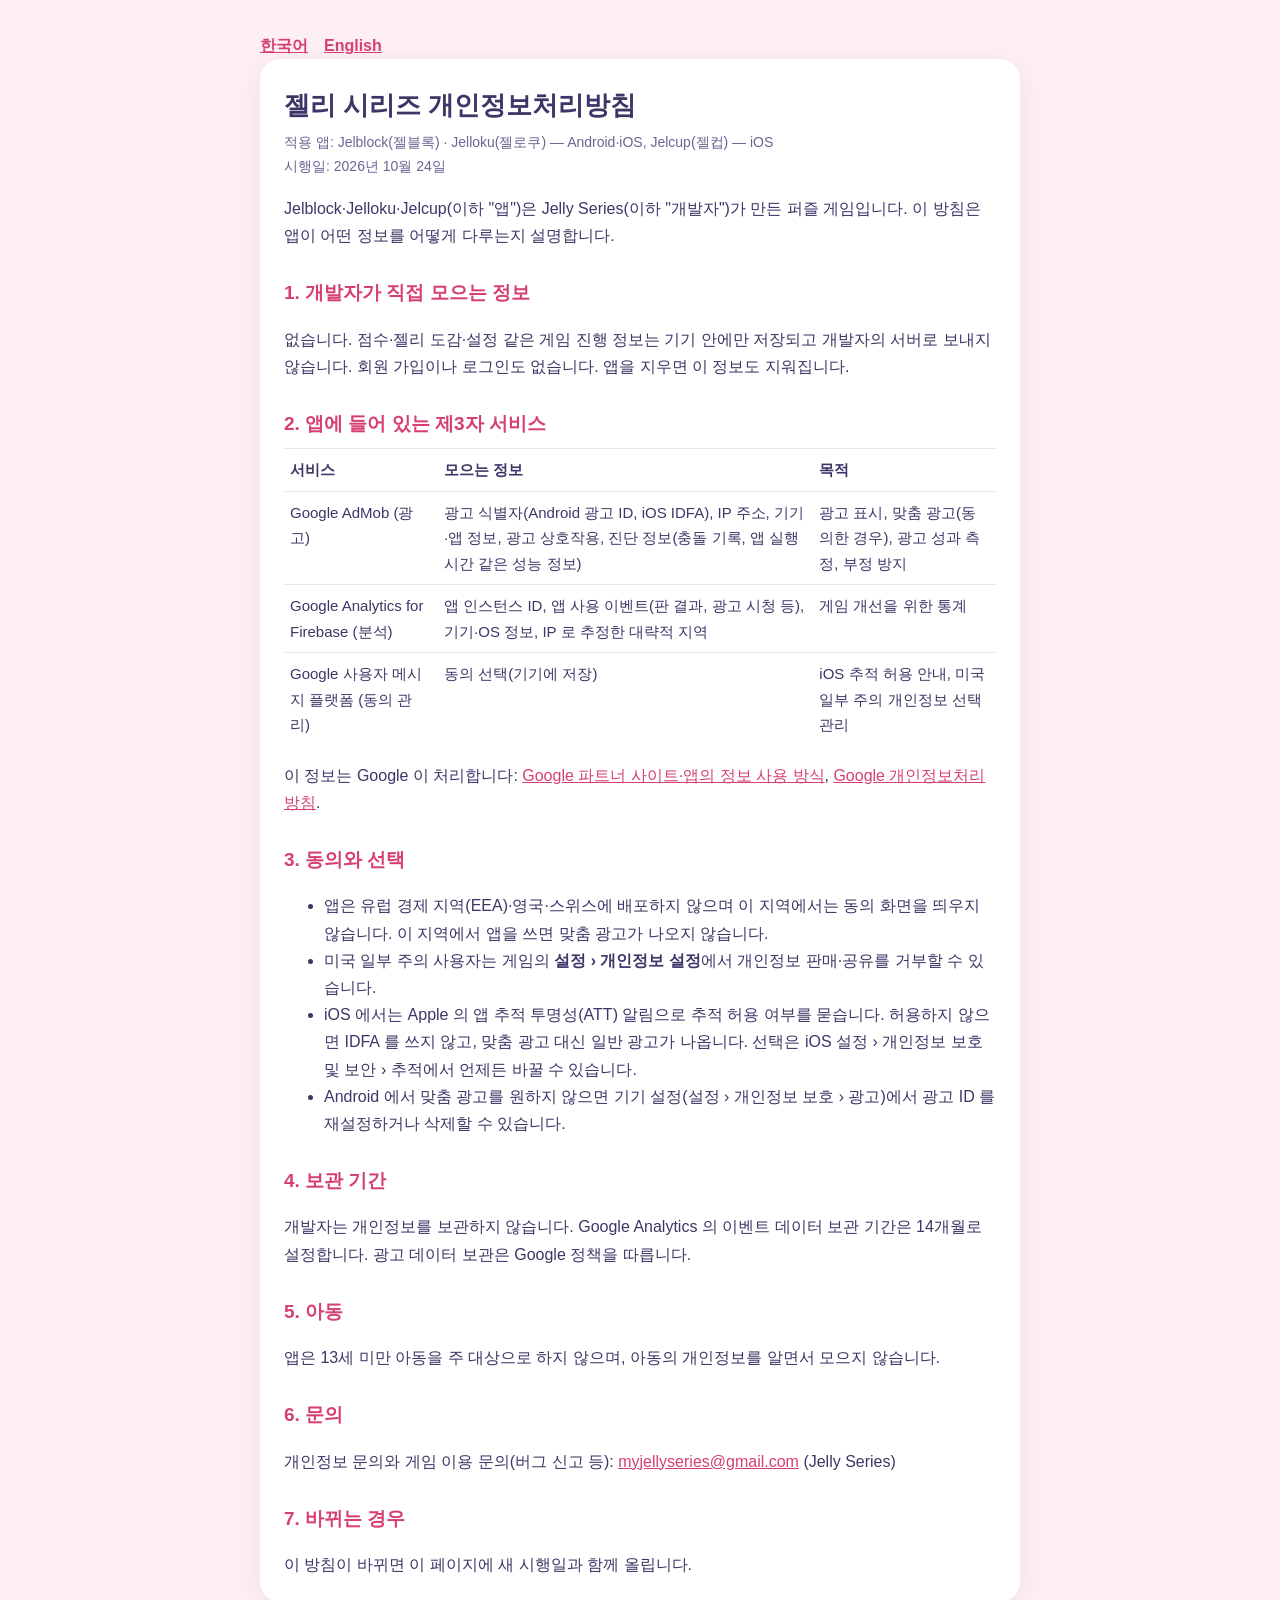
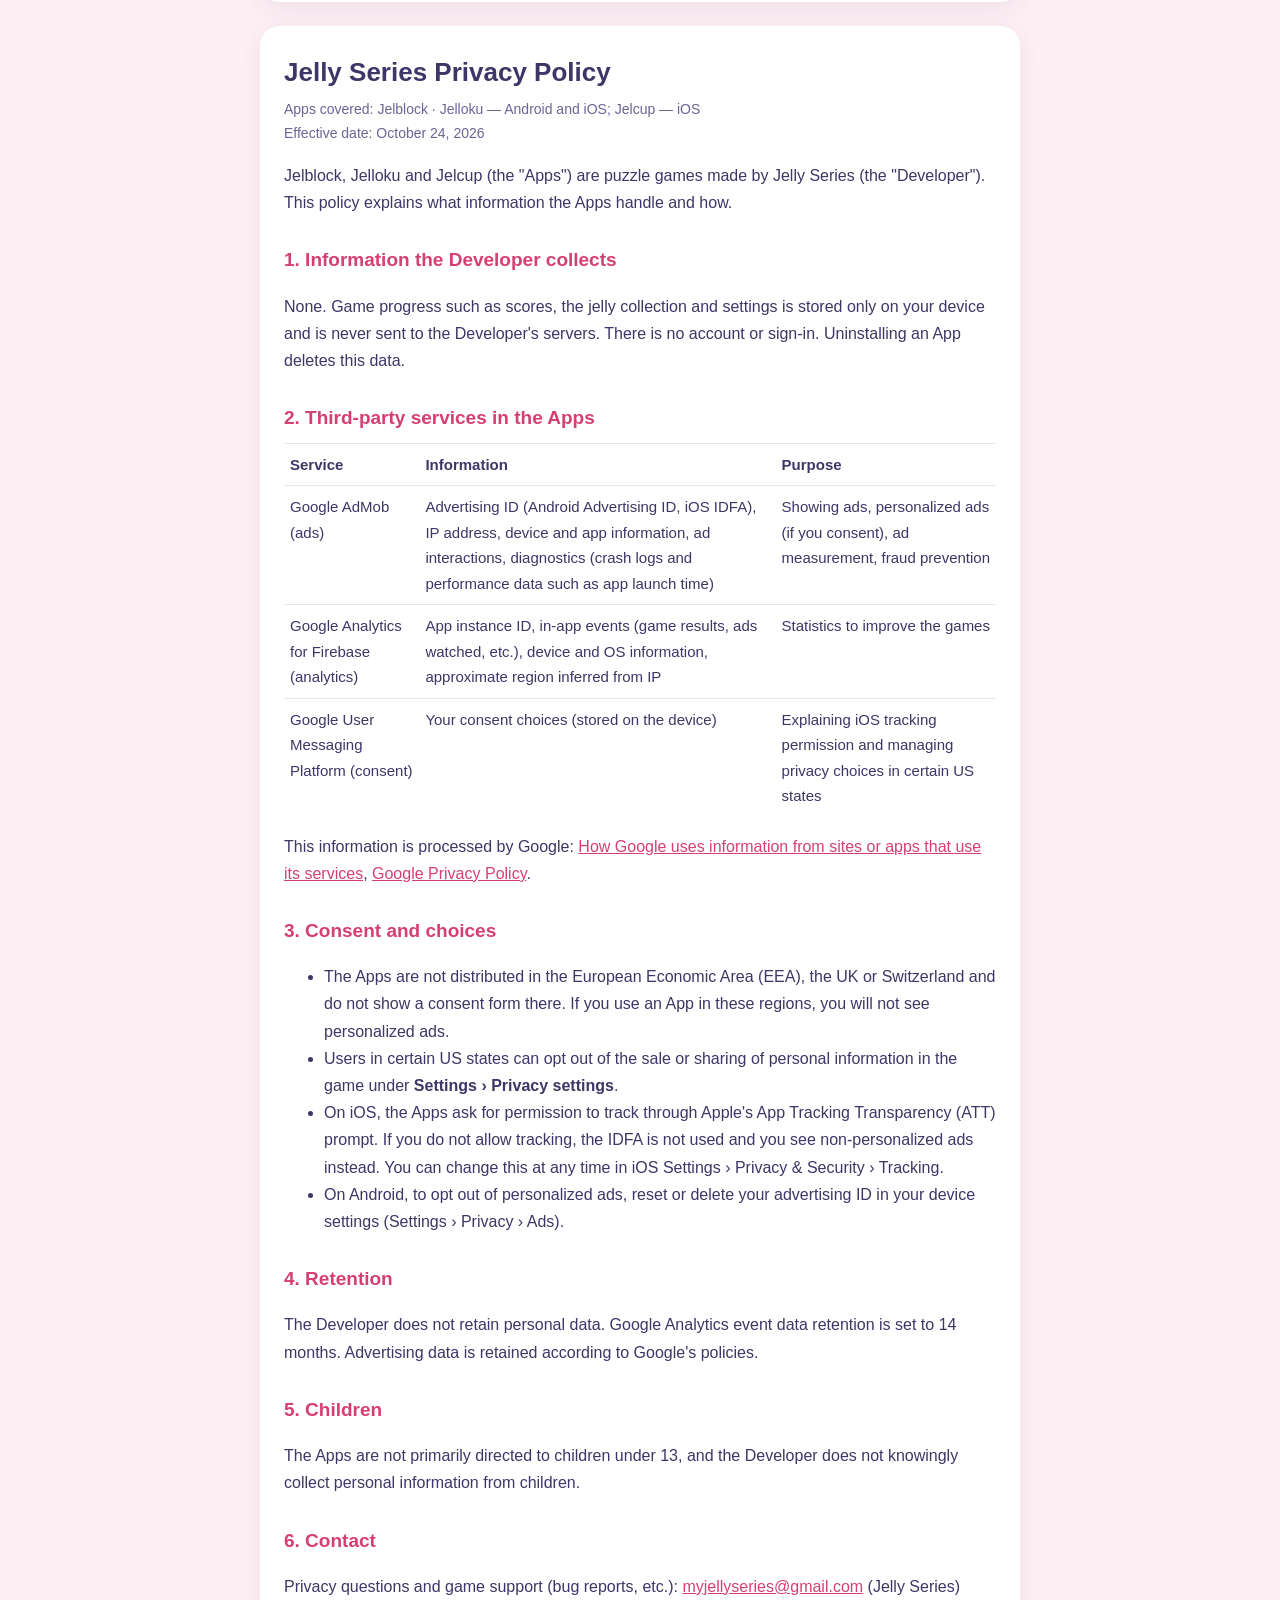
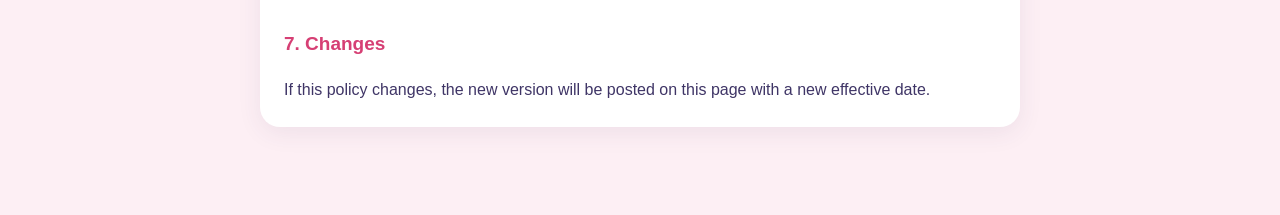
==== commit 44a398f6: "앱 이름 Jellup → Jelcup(젤컵)" ====
--- a/index.html
+++ b/index.html
@@ -25,9 +25,9 @@
 
 <section class="card" id="ko">
 <h1>젤리 시리즈 개인정보처리방침</h1>
-<p class="meta">적용 앱: Jelblock(젤블록) · Jelloku(젤로쿠) — Android·iOS, Jellup(젤럽) — iOS<br>시행일: 2026년 10월 24일</p>
+<p class="meta">적용 앱: Jelblock(젤블록) · Jelloku(젤로쿠) — Android·iOS, Jelcup(젤컵) — iOS<br>시행일: 2026년 10월 24일</p>
 
-<p>Jelblock·Jelloku·Jellup(이하 "앱")은 Jelly Series(이하 "개발자")가 만든 퍼즐 게임입니다. 이 방침은 앱이 어떤 정보를 어떻게 다루는지 설명합니다.</p>
+<p>Jelblock·Jelloku·Jelcup(이하 "앱")은 Jelly Series(이하 "개발자")가 만든 퍼즐 게임입니다. 이 방침은 앱이 어떤 정보를 어떻게 다루는지 설명합니다.</p>
 
 <h2>1. 개발자가 직접 모으는 정보</h2>
 <p>없습니다. 점수·젤리 도감·설정 같은 게임 진행 정보는 기기 안에만 저장되고 개발자의 서버로 보내지 않습니다. 회원 가입이나 로그인도 없습니다. 앱을 지우면 이 정보도 지워집니다.</p>
@@ -64,9 +64,9 @@
 
 <section class="card" id="en">
 <h1>Jelly Series Privacy Policy</h1>
-<p class="meta">Apps covered: Jelblock · Jelloku — Android and iOS; Jellup — iOS<br>Effective date: October 24, 2026</p>
+<p class="meta">Apps covered: Jelblock · Jelloku — Android and iOS; Jelcup — iOS<br>Effective date: October 24, 2026</p>
 
-<p>Jelblock, Jelloku and Jellup (the "Apps") are puzzle games made by Jelly Series (the "Developer"). This policy explains what information the Apps handle and how.</p>
+<p>Jelblock, Jelloku and Jelcup (the "Apps") are puzzle games made by Jelly Series (the "Developer"). This policy explains what information the Apps handle and how.</p>
 
 <h2>1. Information the Developer collects</h2>
 <p>None. Game progress such as scores, the jelly collection and settings is stored only on your device and is never sent to the Developer's servers. There is no account or sign-in. Uninstalling an App deletes this data.</p>
